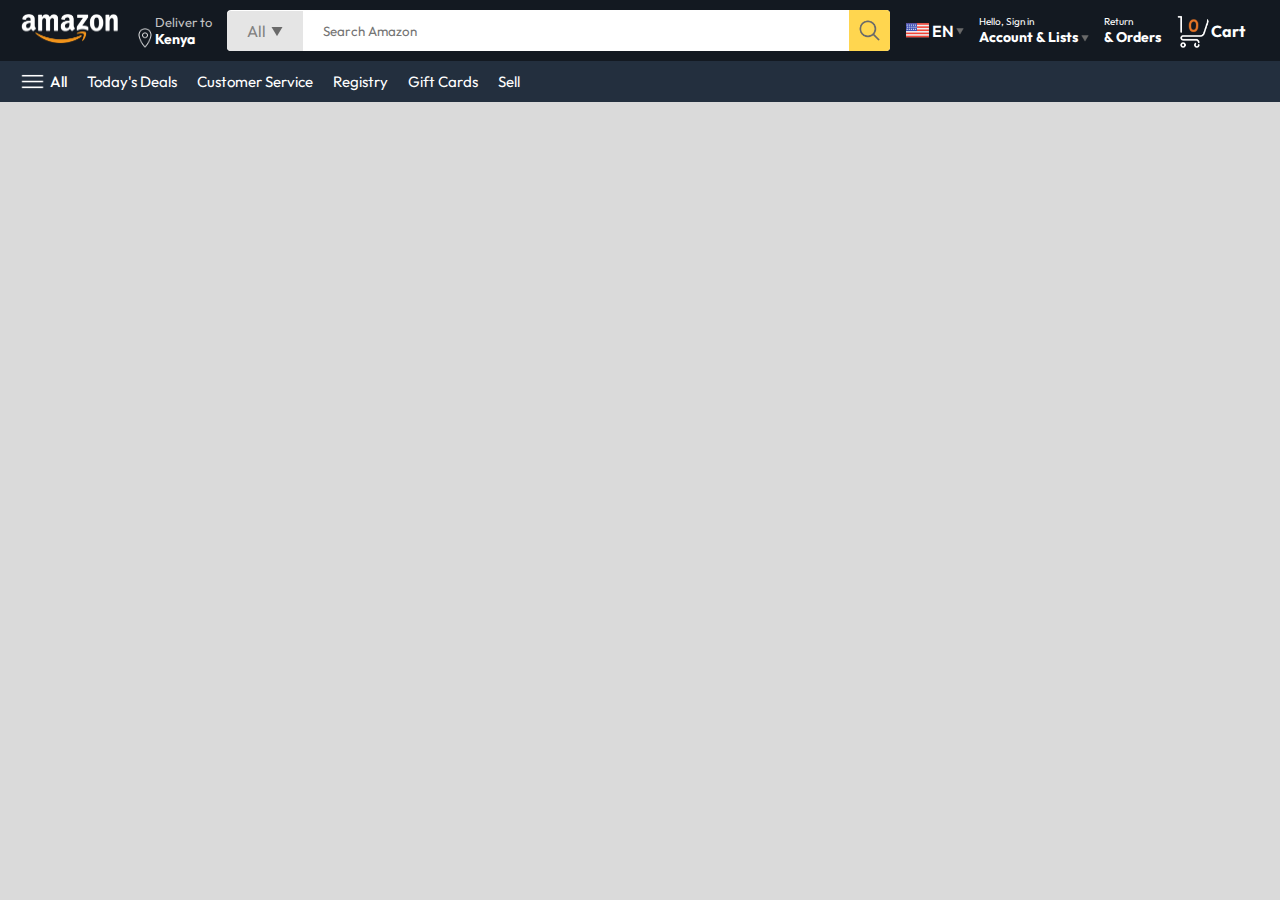
==== index.html @ 08ba6d23 "Navigation Menu" ====
<!DOCTYPE html>
<html lang="en">
<head>
    <meta charset="UTF-8">
    <meta name="viewport" content="width=device-width, initial-scale=1.0">
    <title>Amazon | Shop</title>
    <link rel="stylesheet" href="style.css">
</head>
<body>
    <nav>
        <a href="/">
            <img src="./assets/amazon_logo.png" width="100" alt="">
        </a>

        <div class="nav-country">
            <img src="./assets/location_icon.png" height="20" alt="">
            <div class="">
                <p>Deliver to</p>
                <h1>Kenya</h1>
            </div>
        </div>

        <div class="nav-search">
            <div class="nav-search-category">
                <p>All</p>
                <img src="./assets/dropdown_icon.png" height="12" alt="">
            </div>

            <input type="text" class="nav-search-input" placeholder="Search Amazon">
            <img src="./assets/search_icon.png" class="nav-search-icon" alt="">
        </div>

        <div class="nav-language">
            <img src="./assets/us_flag.png" width="25px" alt="">
            <p>EN</p>
            <img src="./assets/dropdown_icon.png" width="8px" alt="">
        </div>

        <div class="nav-text">
            <p>Hello, Sign in</p>
            <h1>Account & Lists <img src="./assets/dropdown_icon.png" width="8px" alt=""></h1>
        </div>

        <div class="nav-text">
            <p>Return</p>
            <h1>& Orders</h1>
        </div>

        <a href="" class="nav-cart">
            <img src="./assets/cart_icon.png" width="35px" alt="">
            <h4>Cart</h4>
        </a>
    </nav>

    <div class="nav-bottom">
        <div class="">
            <img src="./assets/menu_icon.png" width="25px" alt="">
            <p>All</p>
        </div>

        <p>Today's Deals</p>
        <p>Customer Service</p>
        <p>Registry</p>
        <p>Gift Cards</p>
        <p>Sell</p>
    </div>
</body>
</html>
---- style.css ----
@import url('https://fonts.googleapis.com/css2?family=Outfit:wght@100..900&display=swap');


*{
    padding: 0;
    margin: 0;
    box-sizing: border-box;
    font-family: Outfit;
}

body{
    background: #dadada;
}

a{
    text-decoration: none;
    color: inherit;
}

nav{
    display: flex;
    align-items: center;
    justify-content: space-between;
    background: #131921;
    padding: 10px 20px;
    color: #fff;
}

.nav-country{
    display: flex;
    align-items: end;
    margin-left: 15px;
    font-size: 13px;
    color: #c4c4c4;
}

.nav-country h1{
    color: #fff;
    font-size: 14px;
}

.nav-search{
    flex: 1;
    display: flex;
    align-items: center;
    background: #fff;
    color: gray;
    max-width: 1000px;
    border-radius: 4px;
    margin-left: 15px;
}

.nav-search-category{
    display: flex;
    align-items: center;
    padding: 10px 20px;
    gap: 5px;
    background: #e5e5e5;
    border-radius: 4px 0 0 4px;
}

.nav-search-input{
    border: none;
    outline: none;
    padding-left: 20px;
    width: 100%;
}

.nav-search-icon{
    max-width: 41px;
    padding: 8px;
    background: #ffd64f;
    border-radius: 0 4px 4px 0;
}

.nav-language{
    display: flex;
    align-items: center;
    gap: 2px;
    font-weight: 600;
    margin-left: 15px;
}

.nav-text{
    margin-left: 15px;
}

.nav-text p{
    font-size: 10px;
}

.nav-text h1{
    font-size: 14px;
}

.nav-cart{
    display: flex;
    align-items: center;
    margin: 0px 15px;
}

.nav-bottom{
    display: flex;
    align-items: center;
    gap: 20px;
    padding: 8px 20px;
    background: #232f3e;
    color: #fff;
    font-size: 15px;
}

.nav-bottom div{
    display: flex;
    align-items: center;
    gap: 5px;
    font-weight: 500;
}
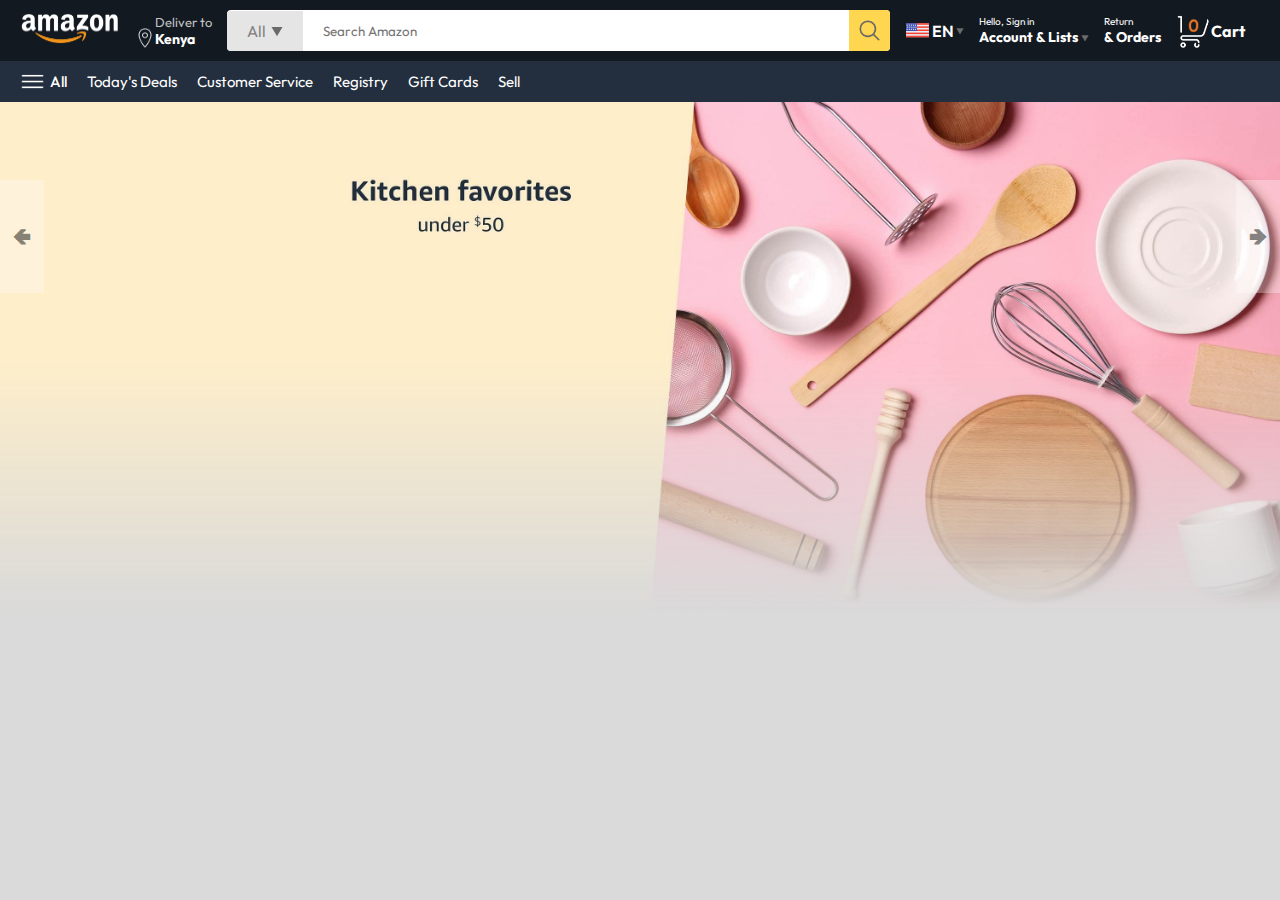
==== commit 0be73ef0: "Image Slider" ====
--- a/index.html
+++ b/index.html
@@ -64,5 +64,21 @@
         <p>Gift Cards</p>
         <p>Sell</p>
     </div>
+
+    <div class="header-slider">
+        <a href="#" class="control_prev">&#129144</a>
+        <a href="#" class="control_next">&#129146</a>
+        <ul>
+            <img src="./assets/header1.jpg" class="header-img" alt="">
+            <img src="./assets/header2.jpg" class="header-img" alt="">
+            <img src="./assets/header3.jpg" class="header-img" alt="">
+            <img src="./assets/header4.jpg" class="header-img" alt="">
+            <img src="./assets/header5.jpg" class="header-img" alt="">
+            <img src="./assets/header6.jpg" class="header-img" alt="">
+        </ul>
+    </div>
+
+
+    <script src="script.js"></script>
 </body>
 </html>--- a/style.css
+++ b/style.css
@@ -114,4 +114,31 @@
     align-items: center;
     gap: 5px;
     font-weight: 500;
+}
+
+.header-slider ul{
+    display: flex;
+    overflow-y: hidden;
+}
+
+.header-img{
+    max-width: 100%;
+    mask-image: linear-gradient(to bottom, #000000 50%, transparent 100%);
+}
+
+.header-slider a{
+    position: absolute;
+    top: 20%;
+    z-index: 1;
+    padding: 5vh 1vw;
+    background: #ffffff4f;
+    color: #0000007b;
+    text-decoration: none;
+    font-weight: 600;
+    font-size: 18px;
+    cursor: pointer;
+}
+
+.control_next{
+    right: 0;
 }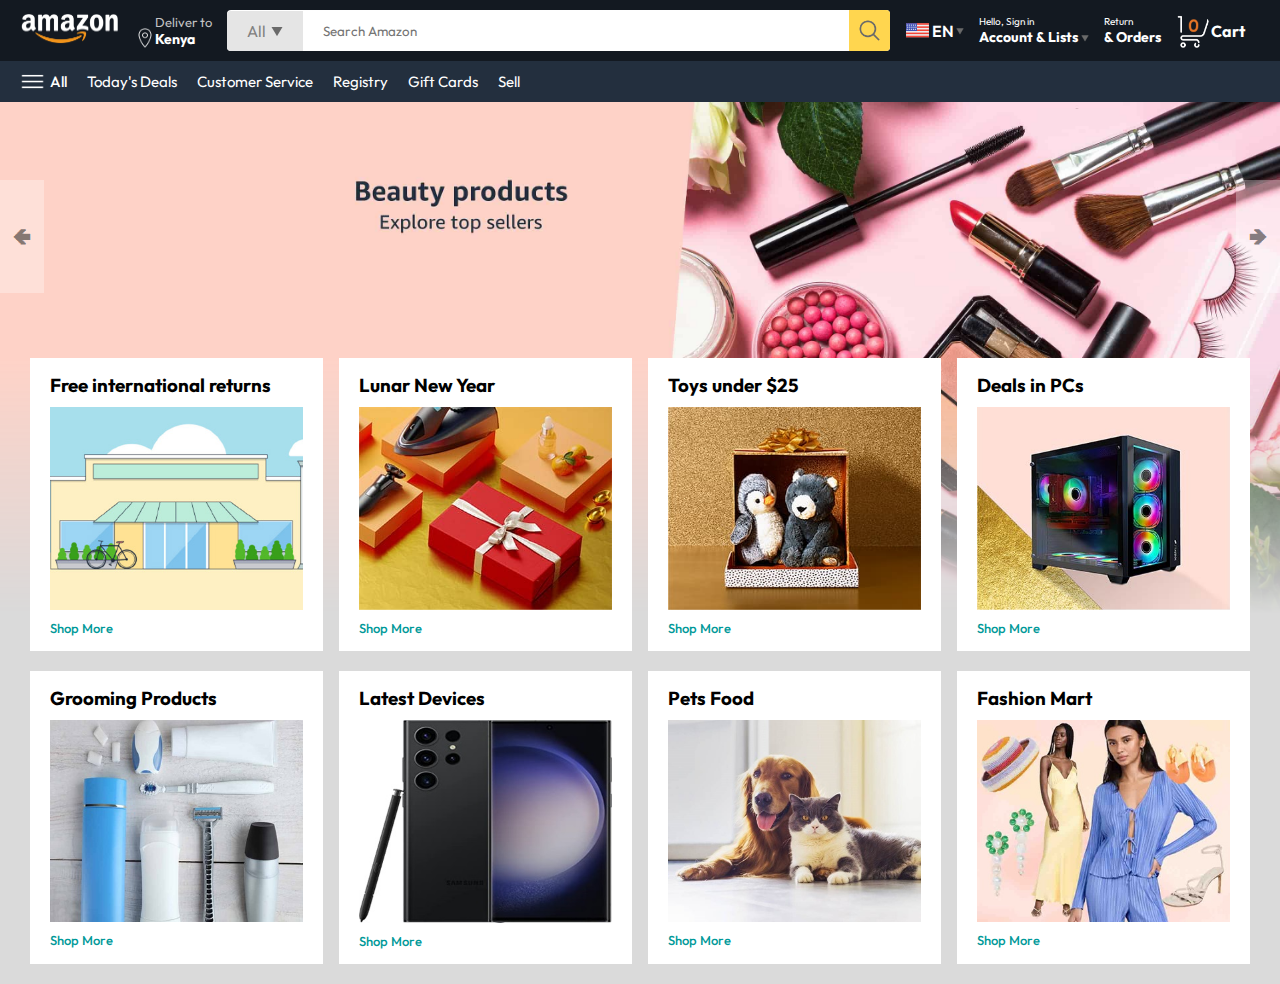
==== commit 2888aa10: "Products Overview" ====
--- a/index.html
+++ b/index.html
@@ -78,6 +78,58 @@
         </ul>
     </div>
 
+    <div class="box-row header-box">
+        <div class="box-col">
+            <h3>Free international returns</h3>
+            <img src="./assets/box1-1.jpg" alt="">
+            <a href="/">Shop More</a>
+        </div>
+
+        <div class="box-col">
+            <h3>Lunar New Year</h3>
+            <img src="./assets/box1-2.jpg" alt="">
+            <a href="/">Shop More</a>
+        </div>
+
+        <div class="box-col">
+            <h3>Toys under $25</h3>
+            <img src="./assets/box1-3.jpg" alt="">
+            <a href="/">Shop More</a>
+        </div>
+
+        <div class="box-col">
+            <h3>Deals in PCs</h3>
+            <img src="./assets/box1-4.jpg" alt="">
+            <a href="/">Shop More</a>
+        </div>
+    </div>
+
+    <div class="box-row">
+        <div class="box-col">
+            <h3>Grooming Products</h3>
+            <img src="./assets/box2-1.jpg" alt="">
+            <a href="/">Shop More</a>
+        </div>
+
+        <div class="box-col">
+            <h3>Latest Devices</h3>
+            <img src="./assets/box2-2.jpg" alt="">
+            <a href="/">Shop More</a>
+        </div>
+
+        <div class="box-col">
+            <h3>Pets Food</h3>
+            <img src="./assets/box2-3.jpg" alt="">
+            <a href="/">Shop More</a>
+        </div>
+
+        <div class="box-col">
+            <h3>Fashion Mart</h3>
+            <img src="./assets/box2-4.jpg" alt="">
+            <a href="/">Shop More</a>
+        </div>
+    </div>
+
 
     <script src="script.js"></script>
 </body>
--- a/style.css
+++ b/style.css
@@ -141,4 +141,34 @@
 
 .control_next{
     right: 0;
-}+}
+
+.box-row{
+    display: flex;
+    flex-wrap: wrap;
+    row-gap: 20px;
+    justify-content: space-between;
+    margin: 20px 30px;
+}
+
+.box-col{
+    display: flex;
+    flex-direction: column;
+    gap: 10px;
+    padding: 15px 20px;
+    background: #fff;
+    max-width: 24%;
+    min-height: 200px;
+    z-index: 1;
+}
+
+.box-col a{
+    font-size: 13px;
+    color: #009999;
+    font-weight: 500;
+}
+
+.header-box{
+    margin-top: -20vw;
+}
+
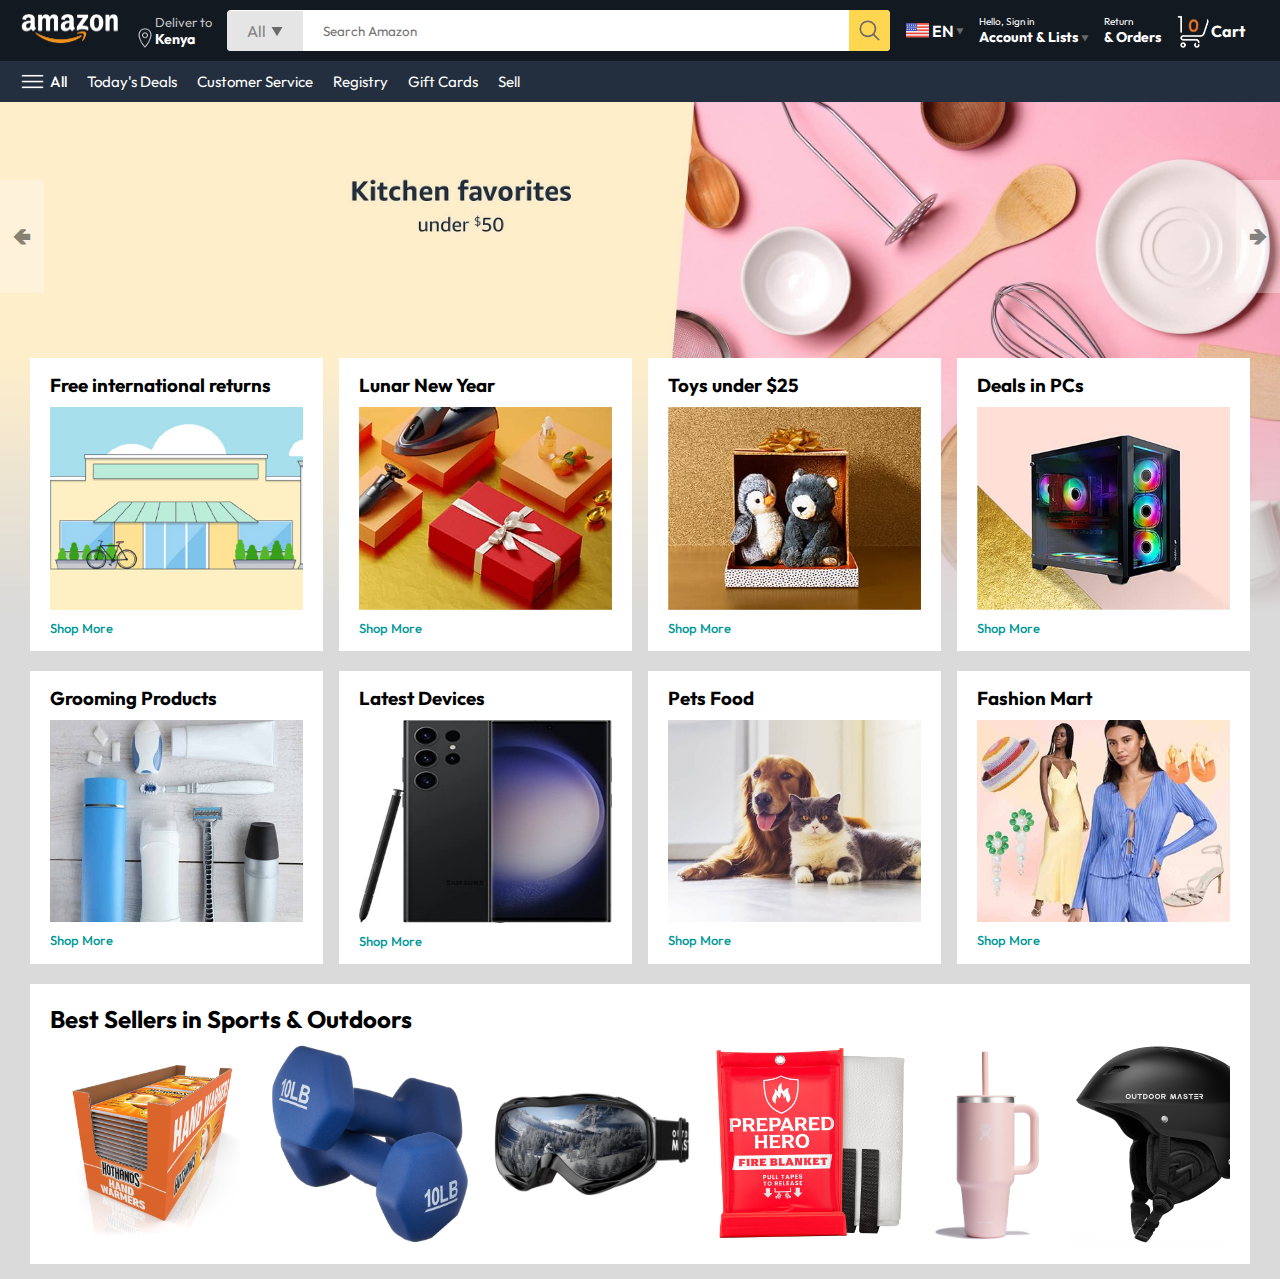
==== commit e2319f70: "Product Slider" ====
--- a/index.html
+++ b/index.html
@@ -130,6 +130,22 @@
         </div>
     </div>
 
+    <div class="products-slider">
+        <h2>Best Sellers in Sports & Outdoors</h2>
+        <div class="products">
+            <img src="./assets/product1-1.jpg" alt="">
+            <img src="./assets/product1-2.jpg" alt="">
+            <img src="./assets/product1-3.jpg" alt="">
+            <img src="./assets/product1-4.jpg" alt="">
+            <img src="./assets/product1-5.jpg" alt="">
+            <img src="./assets/product1-6.jpg" alt="">
+            <img src="./assets/product1-7.jpg" alt="">
+            <img src="./assets/product1-8.jpg" alt="">
+            <img src="./assets/product1-9.jpg" alt="">
+            <img src="./assets/product1-10.jpg" alt="">
+        </div>
+    </div>
+
 
     <script src="script.js"></script>
 </body>
--- a/style.css
+++ b/style.css
@@ -172,3 +172,25 @@
     margin-top: -20vw;
 }
 
+.products-slider{
+    background: #fff;
+    margin: 0 30px;
+    padding: 20px;
+    margin-bottom: 15px;
+}
+
+.products-slider .products{
+    display: flex;
+    overflow-x: auto;
+    gap: 20px;
+    margin-top: 10px;
+}
+
+.products-slider .products img{
+    max-width: 200px;
+    max-height: 200px;
+}
+
+.products-slider .products::-webkit-scrollbar{
+    display: none;
+}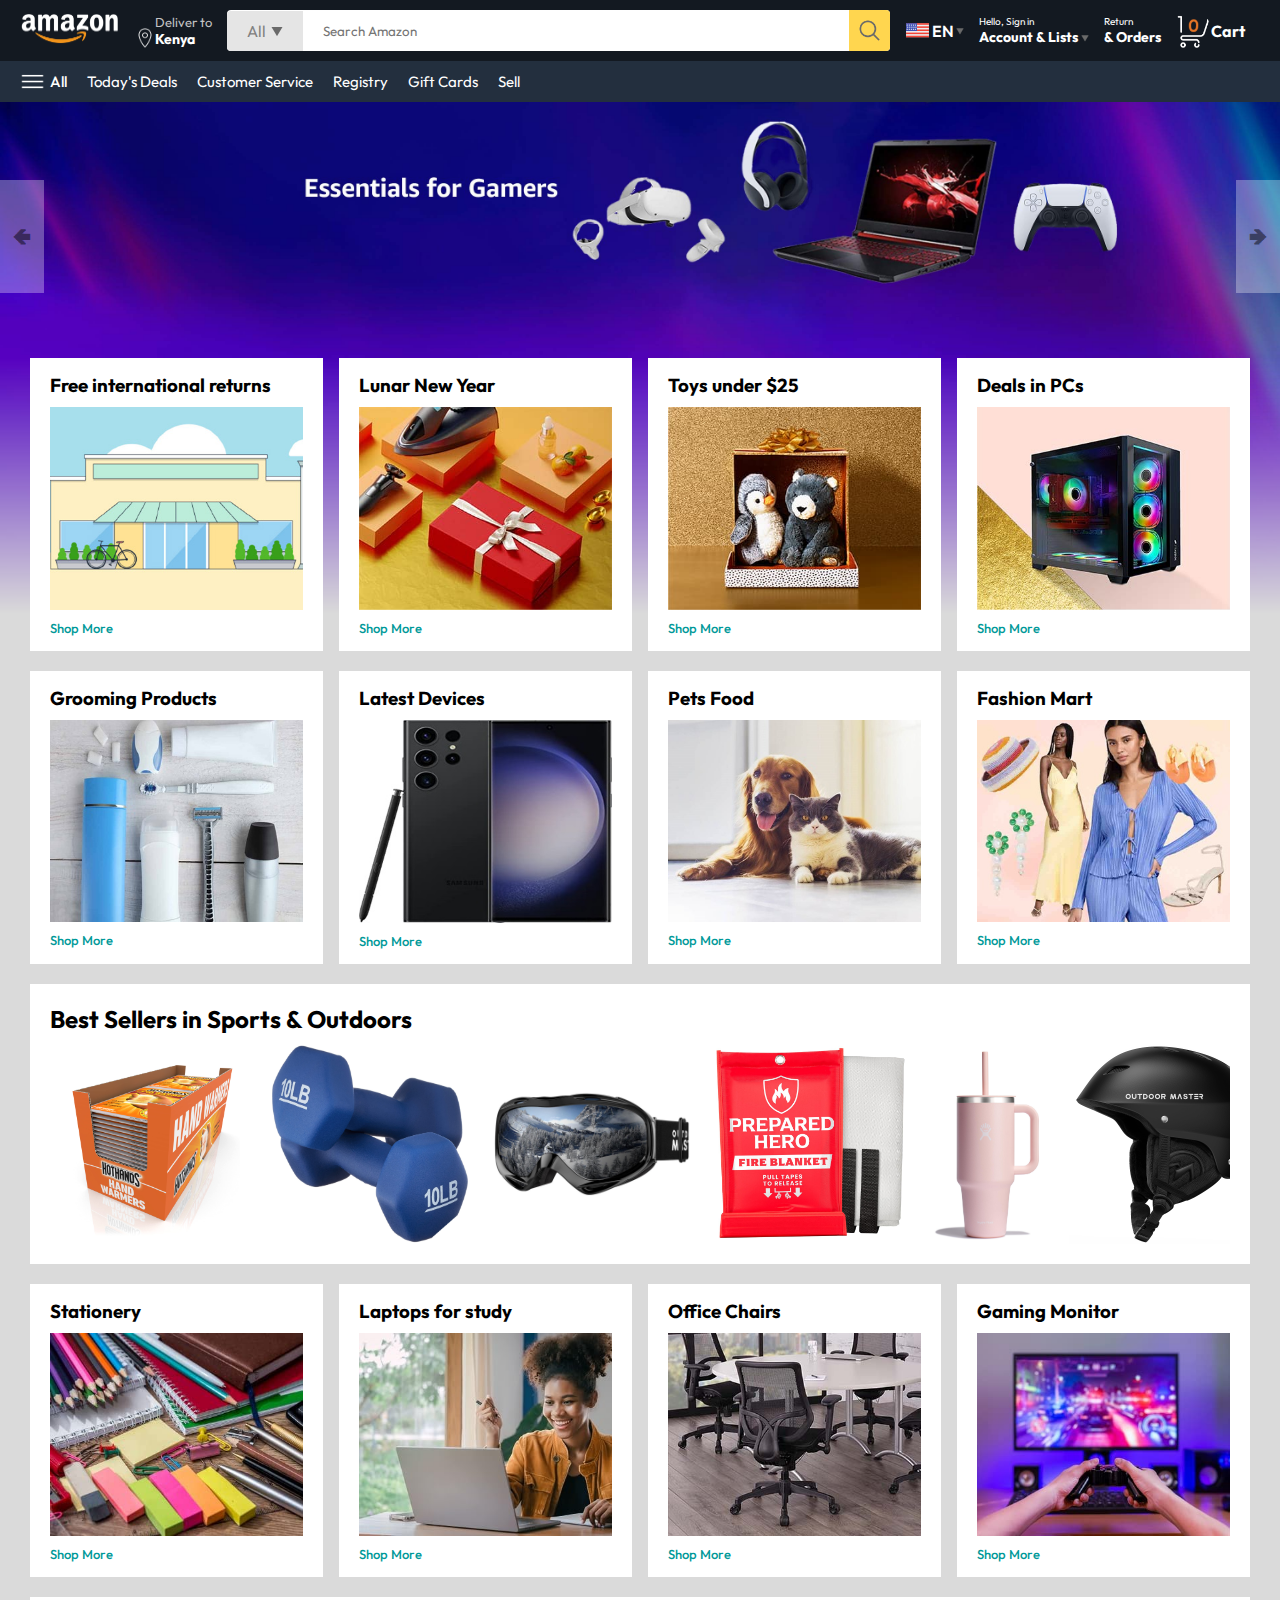
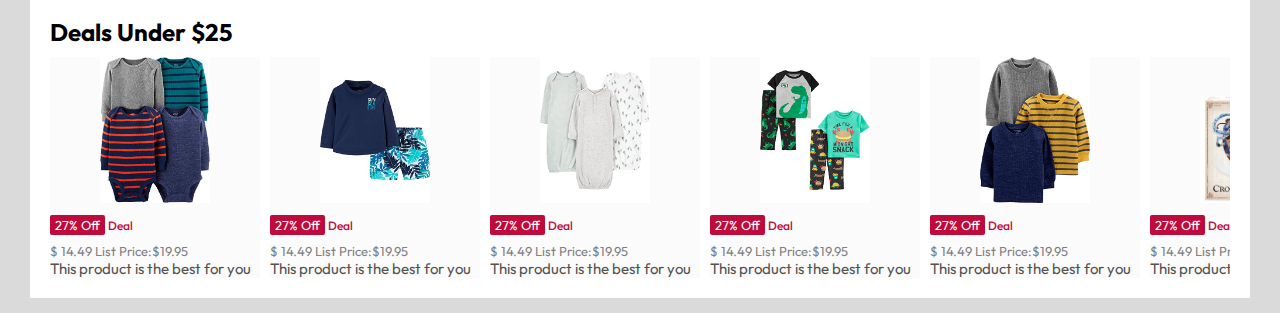
==== commit 6d01e386: "Products On Offer" ====
--- a/index.html
+++ b/index.html
@@ -147,6 +147,170 @@
     </div>
 
 
+    <div class="box-row">
+        <div class="box-col">
+            <h3>Stationery</h3>
+            <img src="./assets/box3-1.jpg" alt="">
+            <a href="/">Shop More</a>
+        </div>
+
+        <div class="box-col">
+            <h3>Laptops for study</h3>
+            <img src="./assets/box3-2.jpg" alt="">
+            <a href="/">Shop More</a>
+        </div>
+
+        <div class="box-col">
+            <h3>Office Chairs</h3>
+            <img src="./assets/box3-3.jpg" alt="">
+            <a href="/">Shop More</a>
+        </div>
+
+        <div class="box-col">
+            <h3>Gaming Monitor</h3>
+            <img src="./assets/box3-4.jpg" alt="">
+            <a href="/">Shop More</a>
+        </div>
+    </div>
+
+
+    <div class="products-slider-with-price">
+        <h2>Deals Under $25</h2>
+        <div class="products">
+            <div class="product-card">
+                <div class="product-img-container">
+                    <img src="./assets/product2-1.jpg" alt="">
+                </div>
+
+                <div class="product-offer">
+                    <p>27% Off</p> <span>Deal</span>
+                </div>
+                <p class="product-price">$ <span>14.49</span> List Price:$19.95</p>
+                <h4>This product is the best for you</h4>
+            </div>
+
+            <div class="product-card">
+                <div class="product-img-container">
+                    <img src="./assets/product2-2.jpg" alt="">
+                </div>
+
+                <div class="product-offer">
+                    <p>27% Off</p> <span>Deal</span>
+                </div>
+                <p class="product-price">$ <span>14.49</span> List Price:$19.95</p>
+                <h4>This product is the best for you</h4>
+            </div>
+
+            <div class="product-card">
+                <div class="product-img-container">
+                    <img src="./assets/product2-3.jpg" alt="">
+                </div>
+
+                <div class="product-offer">
+                    <p>27% Off</p> <span>Deal</span>
+                </div>
+                <p class="product-price">$ <span>14.49</span> List Price:$19.95</p>
+                <h4>This product is the best for you</h4>
+            </div>
+
+            <div class="product-card">
+                <div class="product-img-container">
+                    <img src="./assets/product2-4.jpg" alt="">
+                </div>
+
+                <div class="product-offer">
+                    <p>27% Off</p> <span>Deal</span>
+                </div>
+                <p class="product-price">$ <span>14.49</span> List Price:$19.95</p>
+                <h4>This product is the best for you</h4>
+            </div>
+
+            <div class="product-card">
+                <div class="product-img-container">
+                    <img src="./assets/product2-5.jpg" alt="">
+                </div>
+
+                <div class="product-offer">
+                    <p>27% Off</p> <span>Deal</span>
+                </div>
+                <p class="product-price">$ <span>14.49</span> List Price:$19.95</p>
+                <h4>This product is the best for you</h4>
+            </div>
+
+            <div class="product-card">
+                <div class="product-img-container">
+                    <img src="./assets/product2-6.jpg" alt="">
+                </div>
+
+                <div class="product-offer">
+                    <p>27% Off</p> <span>Deal</span>
+                </div>
+                <p class="product-price">$ <span>14.49</span> List Price:$19.95</p>
+                <h4>This product is the best for you</h4>
+            </div>
+
+            <div class="product-card">
+                <div class="product-img-container">
+                    <img src="./assets/product2-7.jpg" alt="">
+                </div>
+
+                <div class="product-offer">
+                    <p>27% Off</p> <span>Deal</span>
+                </div>
+                <p class="product-price">$ <span>14.49</span> List Price:$19.95</p>
+                <h4>This product is the best for you</h4>
+            </div>
+
+            <div class="product-card">
+                <div class="product-img-container">
+                    <img src="./assets/product2-8.jpg" alt="">
+                </div>
+
+                <div class="product-offer">
+                    <p>27% Off</p> <span>Deal</span>
+                </div>
+                <p class="product-price">$ <span>14.49</span> List Price:$19.95</p>
+                <h4>This product is the best for you</h4>
+            </div>
+
+            <div class="product-card">
+                <div class="product-img-container">
+                    <img src="./assets/product2-9.jpg" alt="">
+                </div>
+
+                <div class="product-offer">
+                    <p>27% Off</p> <span>Deal</span>
+                </div>
+                <p class="product-price">$ <span>14.49</span> List Price:$19.95</p>
+                <h4>This product is the best for you</h4>
+            </div>
+
+            <div class="product-card">
+                <div class="product-img-container">
+                    <img src="./assets/product2-10.jpg" alt="">
+                </div>
+
+                <div class="product-offer">
+                    <p>27% Off</p> <span>Deal</span>
+                </div>
+                <p class="product-price">$ <span>14.49</span> List Price:$19.95</p>
+                <h4>This product is the best for you</h4>
+            </div>
+
+            <div class="product-card">
+                <div class="product-img-container">
+                    <img src="./assets/product2-11.jpg" alt="">
+                </div>
+
+                <div class="product-offer">
+                    <p>27% Off</p> <span>Deal</span>
+                </div>
+                <p class="product-price">$ <span>14.49</span> List Price:$19.95</p>
+                <h4>This product is the best for you</h4>
+            </div>
+        </div>
+    </div>
+
     <script src="script.js"></script>
 </body>
 </html>--- a/style.css
+++ b/style.css
@@ -193,4 +193,62 @@
 
 .products-slider .products::-webkit-scrollbar{
     display: none;
+}
+
+.products-slider-with-price{
+    background: #fff;
+    margin: 0 30px;
+    padding: 20px;
+    margin-bottom: 15px;
+}
+
+.products-slider-with-price .products{
+    display: flex;
+    overflow-x: auto;
+    gap: 10px;
+    margin-top: 10px;
+}
+
+.products-slider-with-price .products::-webkit-scrollbar{
+    display: none;
+}
+
+.product-card{
+    display: flex;
+    flex-direction: column;
+    justify-content: end;
+    min-width: 210px;
+    background: #fbfbfb;
+}
+
+.product-card img{
+    width: 110px;
+    margin: 0 50px;
+}
+
+.product-offer p{
+    background: #be0b3b;
+    color: #fff;
+    display: inline-block;
+    padding: 2px 5px;
+    border-radius: 2px;
+    margin: 8px 0;
+    font-size: 13px; 
+}
+
+.product-offer span{
+    color: #be0b3b;
+    font-weight: 500;
+    font-size: 12px;
+}
+
+.product-price{
+    color: gray;
+    font-size: 13px;
+}
+
+.product-card h4{
+    color: #525252;
+    font-size: 15px;
+    font-weight: 400;
 }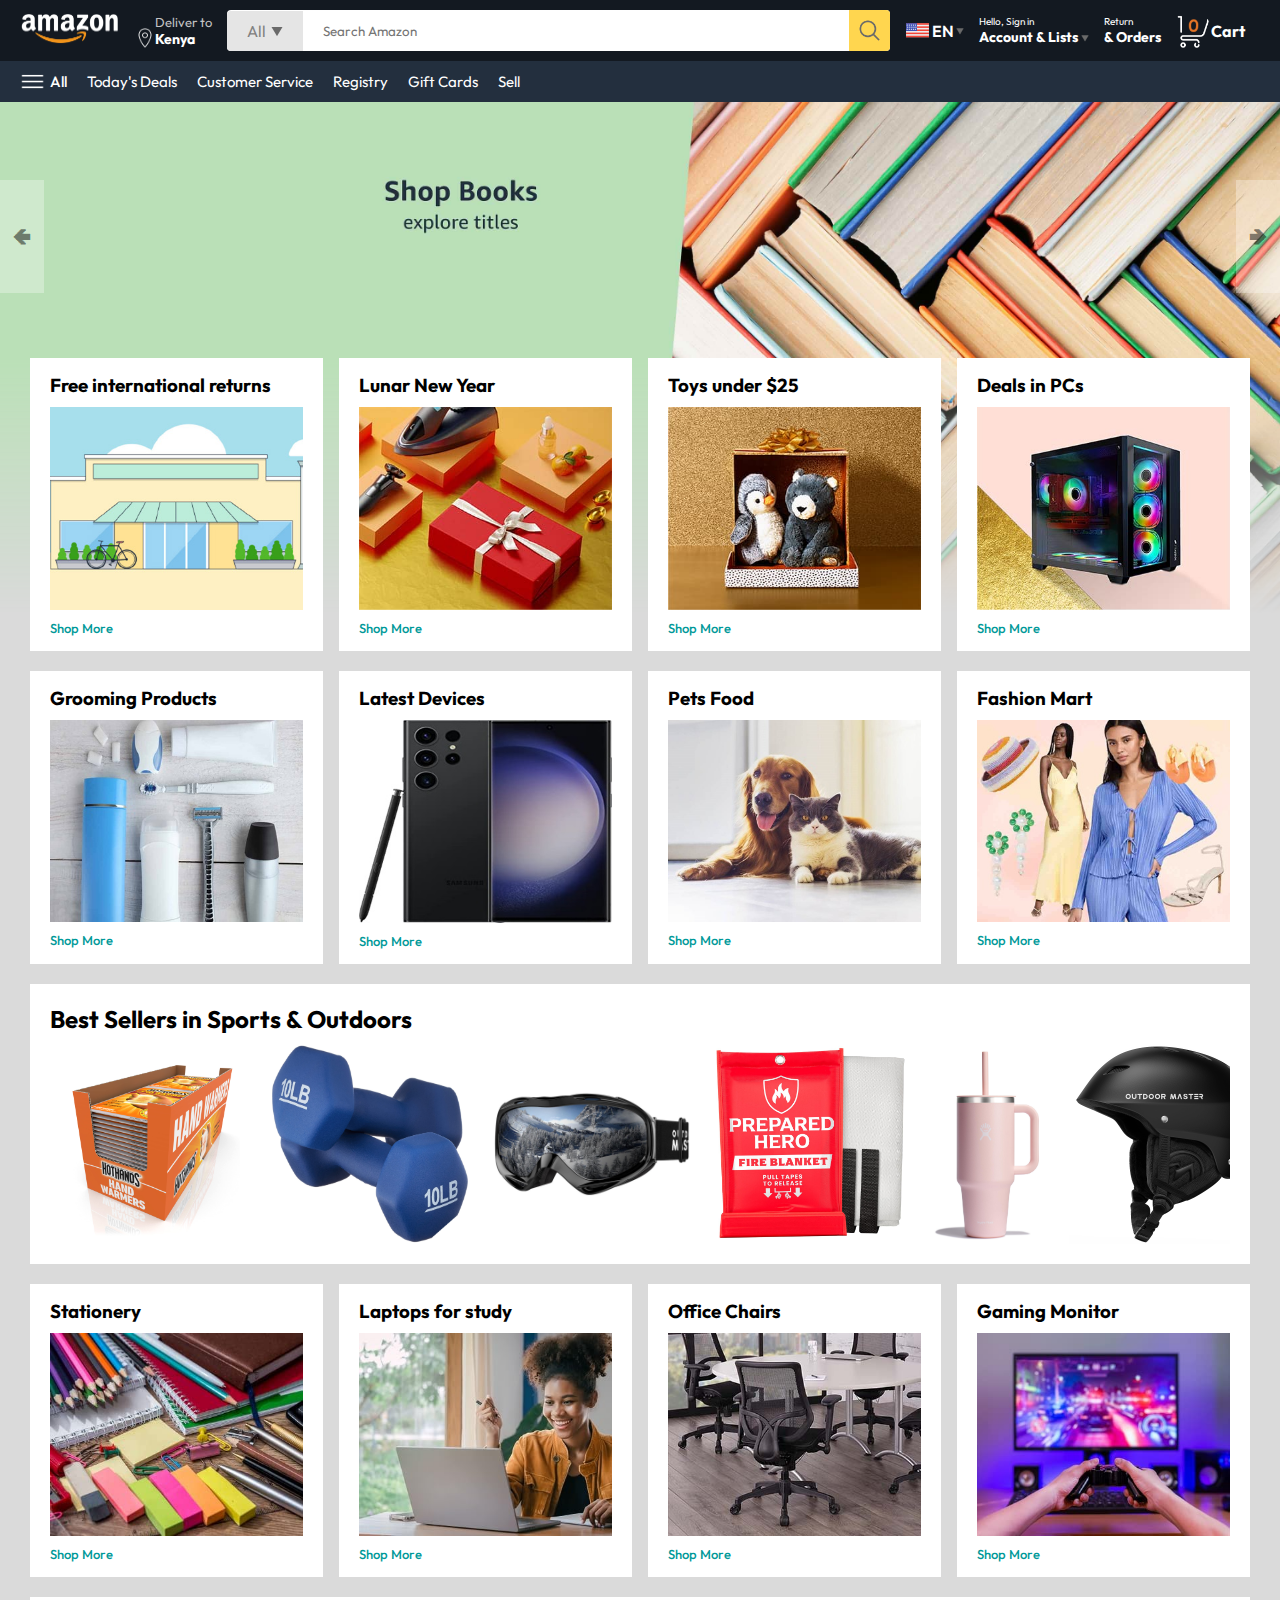
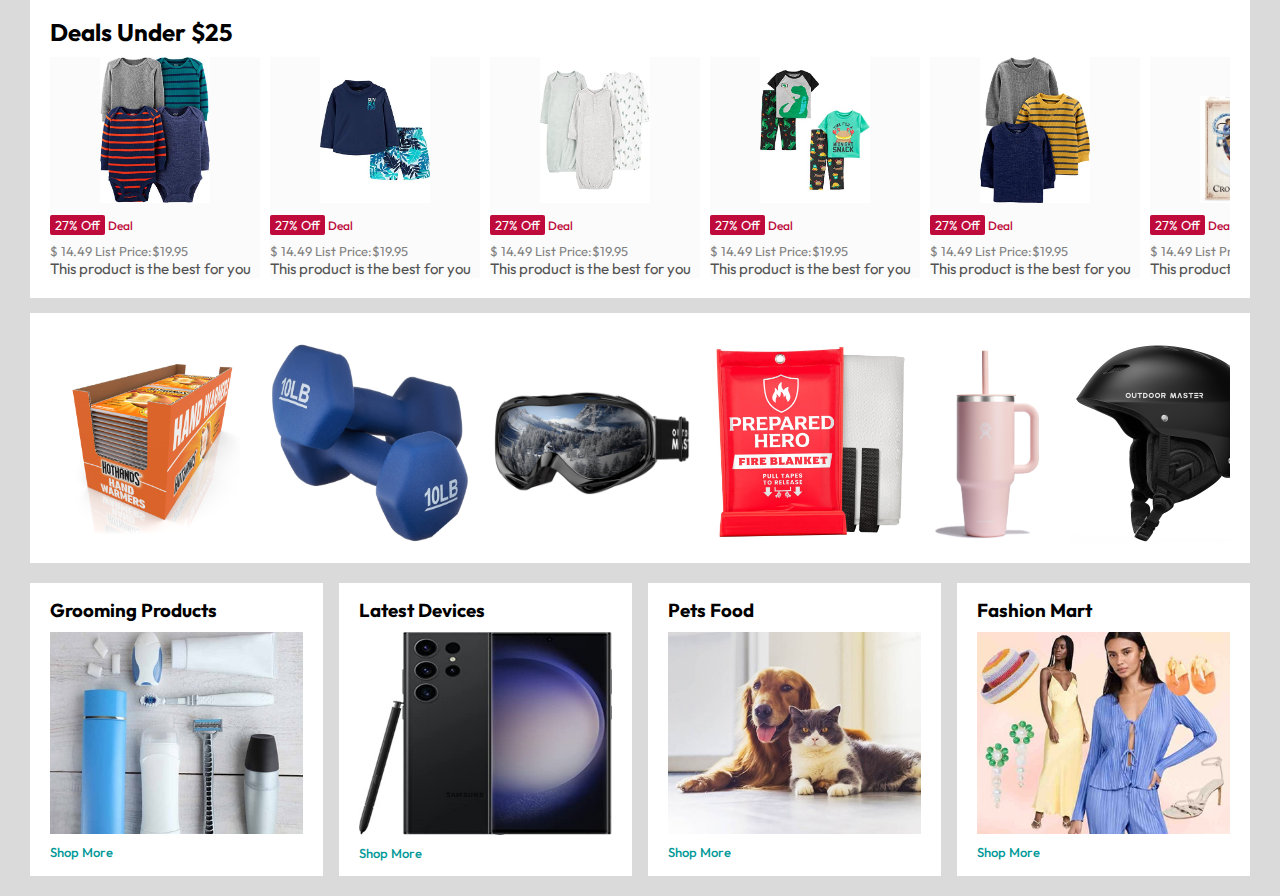
==== commit d2496b4e: "Products" ====
--- a/index.html
+++ b/index.html
@@ -311,6 +311,50 @@
         </div>
     </div>
 
+
+    <div class="products-slider">
+        <h2></h2>
+        <div class="products">
+            <img src="./assets/product1-1.jpg" alt="">
+            <img src="./assets/product1-2.jpg" alt="">
+            <img src="./assets/product1-3.jpg" alt="">
+            <img src="./assets/product1-4.jpg" alt="">
+            <img src="./assets/product1-5.jpg" alt="">
+            <img src="./assets/product1-6.jpg" alt="">
+            <img src="./assets/product1-7.jpg" alt="">
+            <img src="./assets/product1-8.jpg" alt="">
+            <img src="./assets/product1-9.jpg" alt="">
+            <img src="./assets/product1-10.jpg" alt="">
+        </div>
+    </div>
+
+
+    <div class="box-row">
+        <div class="box-col">
+            <h3>Grooming Products</h3>
+            <img src="./assets/box2-1.jpg" alt="">
+            <a href="/">Shop More</a>
+        </div>
+
+        <div class="box-col">
+            <h3>Latest Devices</h3>
+            <img src="./assets/box2-2.jpg" alt="">
+            <a href="/">Shop More</a>
+        </div>
+
+        <div class="box-col">
+            <h3>Pets Food</h3>
+            <img src="./assets/box2-3.jpg" alt="">
+            <a href="/">Shop More</a>
+        </div>
+
+        <div class="box-col">
+            <h3>Fashion Mart</h3>
+            <img src="./assets/box2-4.jpg" alt="">
+            <a href="/">Shop More</a>
+        </div>
+    </div>
+
     <script src="script.js"></script>
 </body>
 </html>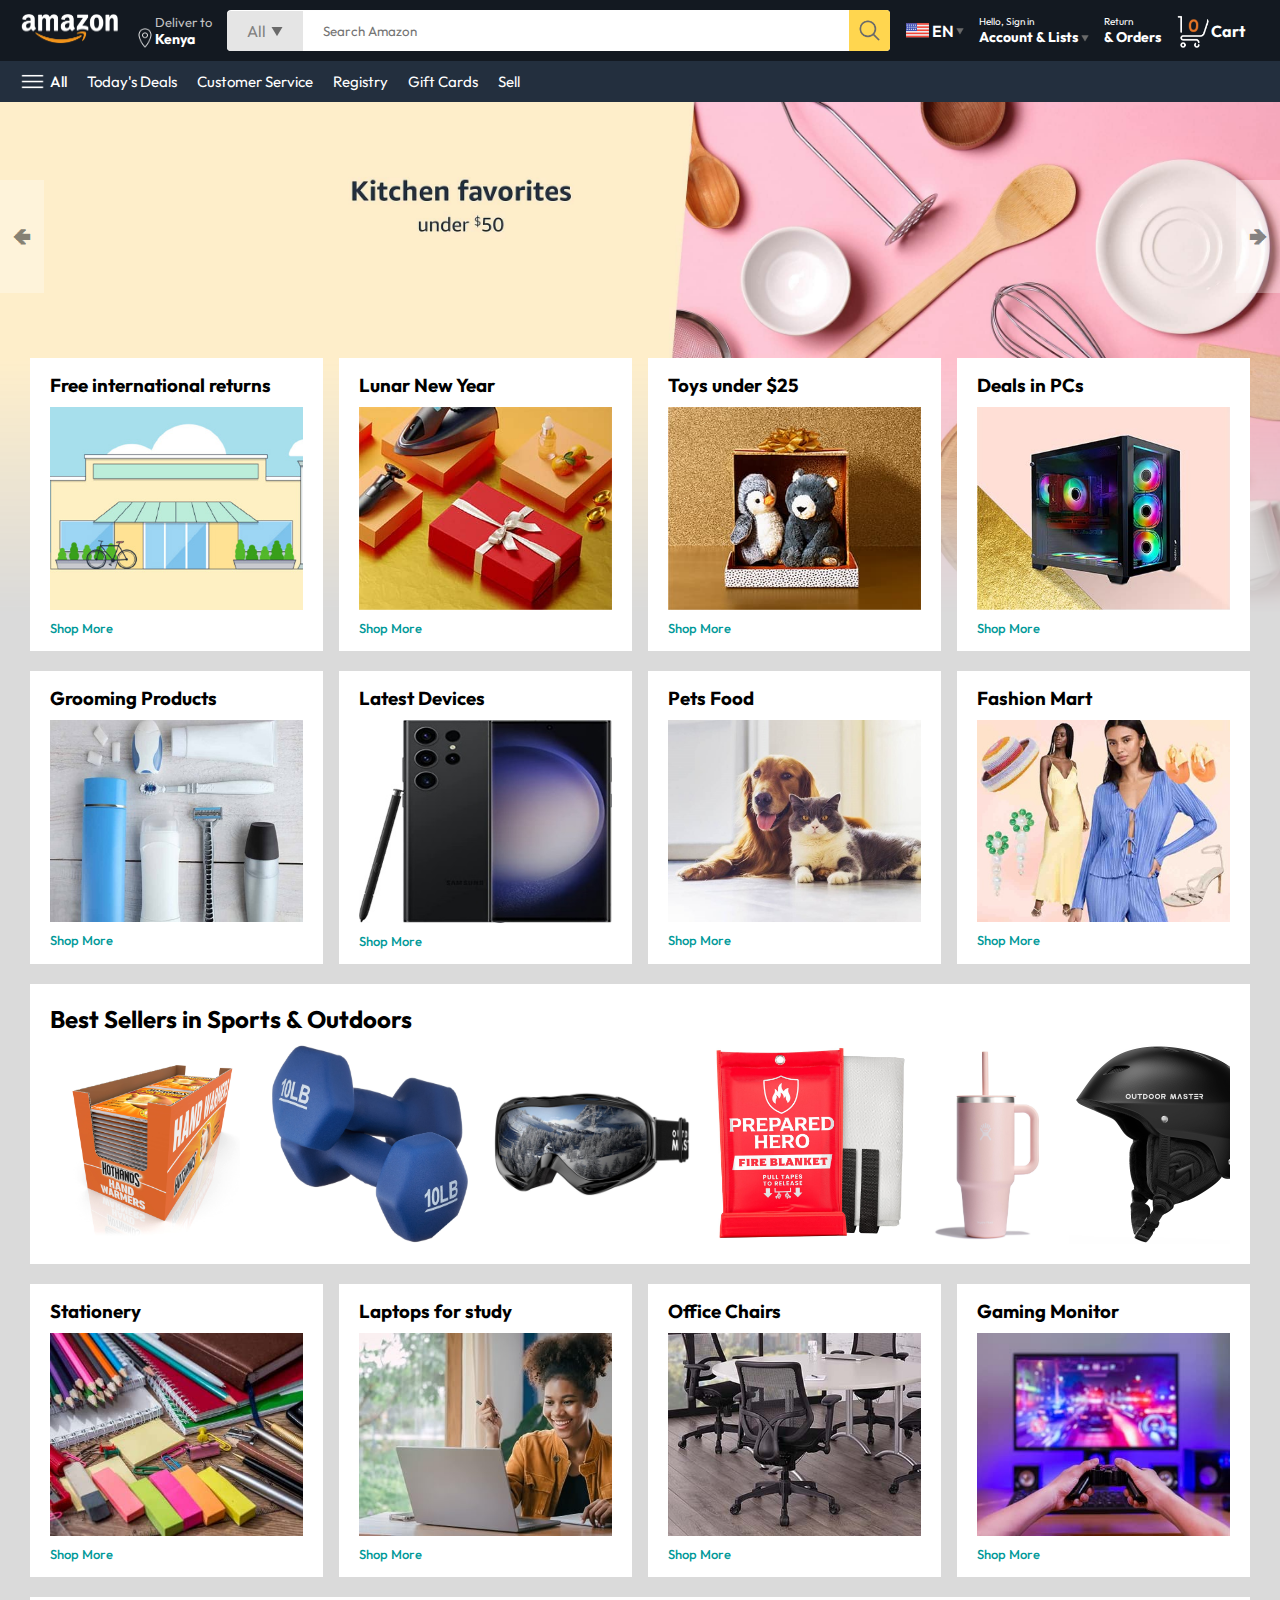
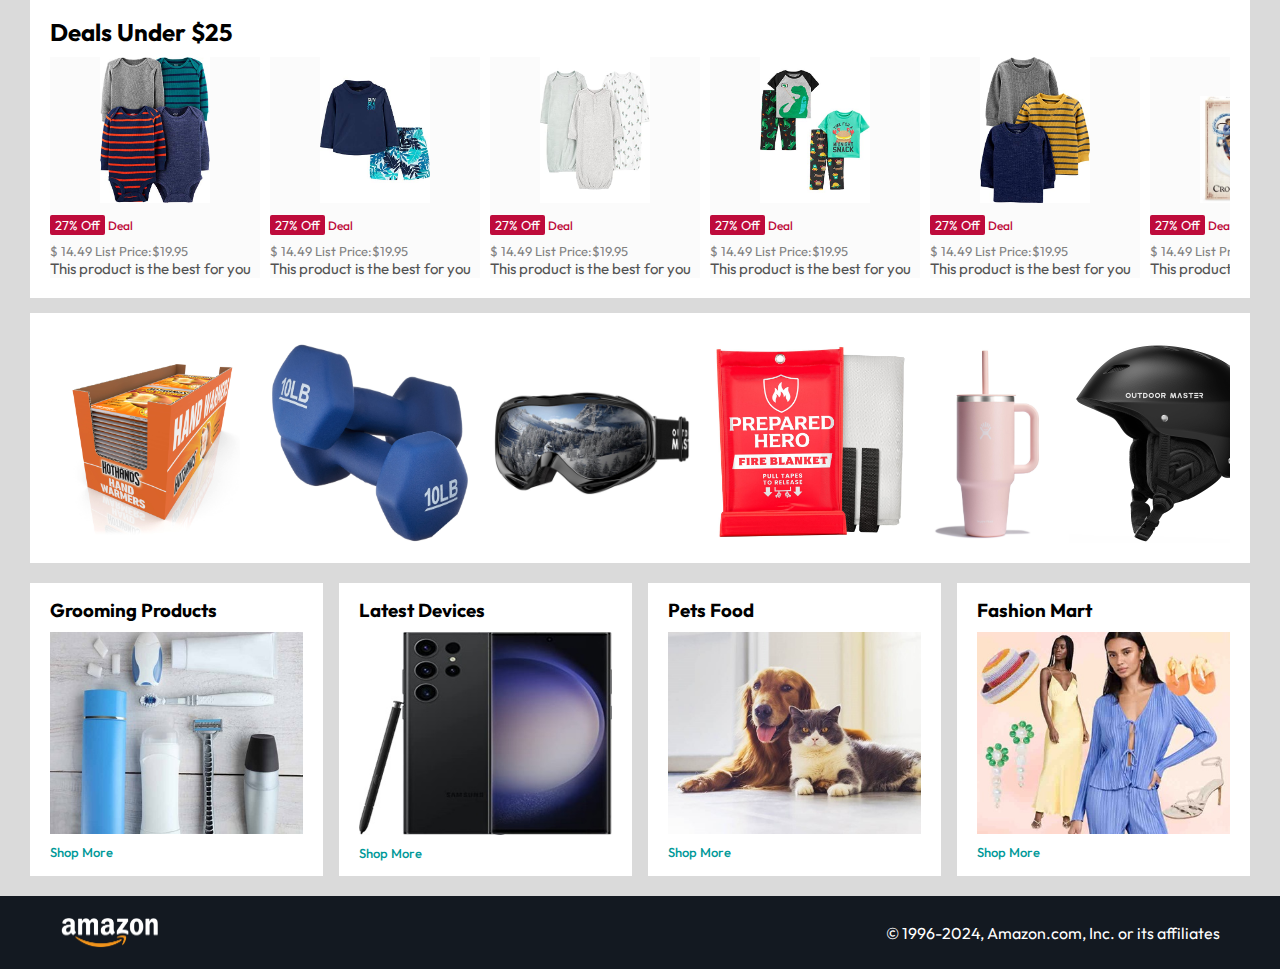
==== commit a5b74a00: "Footer" ====
--- a/index.html
+++ b/index.html
@@ -355,6 +355,12 @@
         </div>
     </div>
 
+
+    <footer>
+        <img src="./assets/amazon_logo.png" width="100" alt="">
+        <p>&copy; 1996-2024, Amazon.com, Inc. or its affiliates</p>
+    </footer>
+
     <script src="script.js"></script>
 </body>
 </html>--- a/style.css
+++ b/style.css
@@ -1,254 +1,262 @@
-@import url('https://fonts.googleapis.com/css2?family=Outfit:wght@100..900&display=swap');
-
-
-*{
-    padding: 0;
-    margin: 0;
-    box-sizing: border-box;
-    font-family: Outfit;
-}
-
-body{
-    background: #dadada;
-}
-
-a{
-    text-decoration: none;
-    color: inherit;
-}
-
-nav{
-    display: flex;
-    align-items: center;
-    justify-content: space-between;
-    background: #131921;
-    padding: 10px 20px;
-    color: #fff;
-}
-
-.nav-country{
-    display: flex;
-    align-items: end;
-    margin-left: 15px;
-    font-size: 13px;
-    color: #c4c4c4;
-}
-
-.nav-country h1{
-    color: #fff;
-    font-size: 14px;
-}
-
-.nav-search{
-    flex: 1;
-    display: flex;
-    align-items: center;
-    background: #fff;
-    color: gray;
-    max-width: 1000px;
-    border-radius: 4px;
-    margin-left: 15px;
-}
-
-.nav-search-category{
-    display: flex;
-    align-items: center;
-    padding: 10px 20px;
-    gap: 5px;
-    background: #e5e5e5;
-    border-radius: 4px 0 0 4px;
-}
-
-.nav-search-input{
-    border: none;
-    outline: none;
-    padding-left: 20px;
-    width: 100%;
-}
-
-.nav-search-icon{
-    max-width: 41px;
-    padding: 8px;
-    background: #ffd64f;
-    border-radius: 0 4px 4px 0;
-}
-
-.nav-language{
-    display: flex;
-    align-items: center;
-    gap: 2px;
-    font-weight: 600;
-    margin-left: 15px;
-}
-
-.nav-text{
-    margin-left: 15px;
-}
-
-.nav-text p{
-    font-size: 10px;
-}
-
-.nav-text h1{
-    font-size: 14px;
-}
-
-.nav-cart{
-    display: flex;
-    align-items: center;
-    margin: 0px 15px;
-}
-
-.nav-bottom{
-    display: flex;
-    align-items: center;
-    gap: 20px;
-    padding: 8px 20px;
-    background: #232f3e;
-    color: #fff;
-    font-size: 15px;
-}
-
-.nav-bottom div{
-    display: flex;
-    align-items: center;
-    gap: 5px;
-    font-weight: 500;
-}
-
-.header-slider ul{
-    display: flex;
-    overflow-y: hidden;
-}
-
-.header-img{
-    max-width: 100%;
-    mask-image: linear-gradient(to bottom, #000000 50%, transparent 100%);
-}
-
-.header-slider a{
-    position: absolute;
-    top: 20%;
-    z-index: 1;
-    padding: 5vh 1vw;
-    background: #ffffff4f;
-    color: #0000007b;
-    text-decoration: none;
-    font-weight: 600;
-    font-size: 18px;
-    cursor: pointer;
-}
-
-.control_next{
-    right: 0;
-}
-
-.box-row{
-    display: flex;
-    flex-wrap: wrap;
-    row-gap: 20px;
-    justify-content: space-between;
-    margin: 20px 30px;
-}
-
-.box-col{
-    display: flex;
-    flex-direction: column;
-    gap: 10px;
-    padding: 15px 20px;
-    background: #fff;
-    max-width: 24%;
-    min-height: 200px;
-    z-index: 1;
-}
-
-.box-col a{
-    font-size: 13px;
-    color: #009999;
-    font-weight: 500;
-}
-
-.header-box{
-    margin-top: -20vw;
-}
-
-.products-slider{
-    background: #fff;
-    margin: 0 30px;
-    padding: 20px;
-    margin-bottom: 15px;
-}
-
-.products-slider .products{
-    display: flex;
-    overflow-x: auto;
-    gap: 20px;
-    margin-top: 10px;
-}
-
-.products-slider .products img{
-    max-width: 200px;
-    max-height: 200px;
-}
-
-.products-slider .products::-webkit-scrollbar{
-    display: none;
-}
-
-.products-slider-with-price{
-    background: #fff;
-    margin: 0 30px;
-    padding: 20px;
-    margin-bottom: 15px;
-}
-
-.products-slider-with-price .products{
-    display: flex;
-    overflow-x: auto;
-    gap: 10px;
-    margin-top: 10px;
-}
-
-.products-slider-with-price .products::-webkit-scrollbar{
-    display: none;
-}
-
-.product-card{
-    display: flex;
-    flex-direction: column;
-    justify-content: end;
-    min-width: 210px;
-    background: #fbfbfb;
-}
-
-.product-card img{
-    width: 110px;
-    margin: 0 50px;
-}
-
-.product-offer p{
-    background: #be0b3b;
-    color: #fff;
-    display: inline-block;
-    padding: 2px 5px;
-    border-radius: 2px;
-    margin: 8px 0;
-    font-size: 13px; 
-}
-
-.product-offer span{
-    color: #be0b3b;
-    font-weight: 500;
-    font-size: 12px;
-}
-
-.product-price{
-    color: gray;
-    font-size: 13px;
-}
-
-.product-card h4{
-    color: #525252;
-    font-size: 15px;
-    font-weight: 400;
-}+@import url("https://fonts.googleapis.com/css2?family=Outfit:wght@100..900&display=swap");
+
+* {
+  padding: 0;
+  margin: 0;
+  box-sizing: border-box;
+  font-family: Outfit;
+}
+
+body {
+  background: #dadada;
+}
+
+a {
+  text-decoration: none;
+  color: inherit;
+}
+
+nav {
+  display: flex;
+  align-items: center;
+  justify-content: space-between;
+  background: #131921;
+  padding: 10px 20px;
+  color: #fff;
+}
+
+.nav-country {
+  display: flex;
+  align-items: end;
+  margin-left: 15px;
+  font-size: 13px;
+  color: #c4c4c4;
+}
+
+.nav-country h1 {
+  color: #fff;
+  font-size: 14px;
+}
+
+.nav-search {
+  flex: 1;
+  display: flex;
+  align-items: center;
+  background: #fff;
+  color: gray;
+  max-width: 1000px;
+  border-radius: 4px;
+  margin-left: 15px;
+}
+
+.nav-search-category {
+  display: flex;
+  align-items: center;
+  padding: 10px 20px;
+  gap: 5px;
+  background: #e5e5e5;
+  border-radius: 4px 0 0 4px;
+}
+
+.nav-search-input {
+  border: none;
+  outline: none;
+  padding-left: 20px;
+  width: 100%;
+}
+
+.nav-search-icon {
+  max-width: 41px;
+  padding: 8px;
+  background: #ffd64f;
+  border-radius: 0 4px 4px 0;
+}
+
+.nav-language {
+  display: flex;
+  align-items: center;
+  gap: 2px;
+  font-weight: 600;
+  margin-left: 15px;
+}
+
+.nav-text {
+  margin-left: 15px;
+}
+
+.nav-text p {
+  font-size: 10px;
+}
+
+.nav-text h1 {
+  font-size: 14px;
+}
+
+.nav-cart {
+  display: flex;
+  align-items: center;
+  margin: 0px 15px;
+}
+
+.nav-bottom {
+  display: flex;
+  align-items: center;
+  gap: 20px;
+  padding: 8px 20px;
+  background: #232f3e;
+  color: #fff;
+  font-size: 15px;
+}
+
+.nav-bottom div {
+  display: flex;
+  align-items: center;
+  gap: 5px;
+  font-weight: 500;
+}
+
+.header-slider ul {
+  display: flex;
+  overflow-y: hidden;
+}
+
+.header-img {
+  max-width: 100%;
+  mask-image: linear-gradient(to bottom, #000000 50%, transparent 100%);
+}
+
+.header-slider a {
+  position: absolute;
+  top: 20%;
+  z-index: 1;
+  padding: 5vh 1vw;
+  background: #ffffff4f;
+  color: #0000007b;
+  text-decoration: none;
+  font-weight: 600;
+  font-size: 18px;
+  cursor: pointer;
+}
+
+.control_next {
+  right: 0;
+}
+
+.box-row {
+  display: flex;
+  flex-wrap: wrap;
+  row-gap: 20px;
+  justify-content: space-between;
+  margin: 20px 30px;
+}
+
+.box-col {
+  display: flex;
+  flex-direction: column;
+  gap: 10px;
+  padding: 15px 20px;
+  background: #fff;
+  max-width: 24%;
+  min-height: 200px;
+  z-index: 1;
+}
+
+.box-col a {
+  font-size: 13px;
+  color: #009999;
+  font-weight: 500;
+}
+
+.header-box {
+  margin-top: -20vw;
+}
+
+.products-slider {
+  background: #fff;
+  margin: 0 30px;
+  padding: 20px;
+  margin-bottom: 15px;
+}
+
+.products-slider .products {
+  display: flex;
+  overflow-x: auto;
+  gap: 20px;
+  margin-top: 10px;
+}
+
+.products-slider .products img {
+  max-width: 200px;
+  max-height: 200px;
+}
+
+.products-slider .products::-webkit-scrollbar {
+  display: none;
+}
+
+.products-slider-with-price {
+  background: #fff;
+  margin: 0 30px;
+  padding: 20px;
+  margin-bottom: 15px;
+}
+
+.products-slider-with-price .products {
+  display: flex;
+  overflow-x: auto;
+  gap: 10px;
+  margin-top: 10px;
+}
+
+.products-slider-with-price .products::-webkit-scrollbar {
+  display: none;
+}
+
+.product-card {
+  display: flex;
+  flex-direction: column;
+  justify-content: end;
+  min-width: 210px;
+  background: #fbfbfb;
+}
+
+.product-card img {
+  width: 110px;
+  margin: 0 50px;
+}
+
+.product-offer p {
+  background: #be0b3b;
+  color: #fff;
+  display: inline-block;
+  padding: 2px 5px;
+  border-radius: 2px;
+  margin: 8px 0;
+  font-size: 13px;
+}
+
+.product-offer span {
+  color: #be0b3b;
+  font-weight: 500;
+  font-size: 12px;
+}
+
+.product-price {
+  color: gray;
+  font-size: 13px;
+}
+
+.product-card h4 {
+  color: #525252;
+  font-size: 15px;
+  font-weight: 400;
+}
+
+footer {
+  display: flex;
+  justify-content: space-between;
+  align-items: center;
+  color: #fff;
+  background: #131921;
+  padding: 20px 60px;
+}
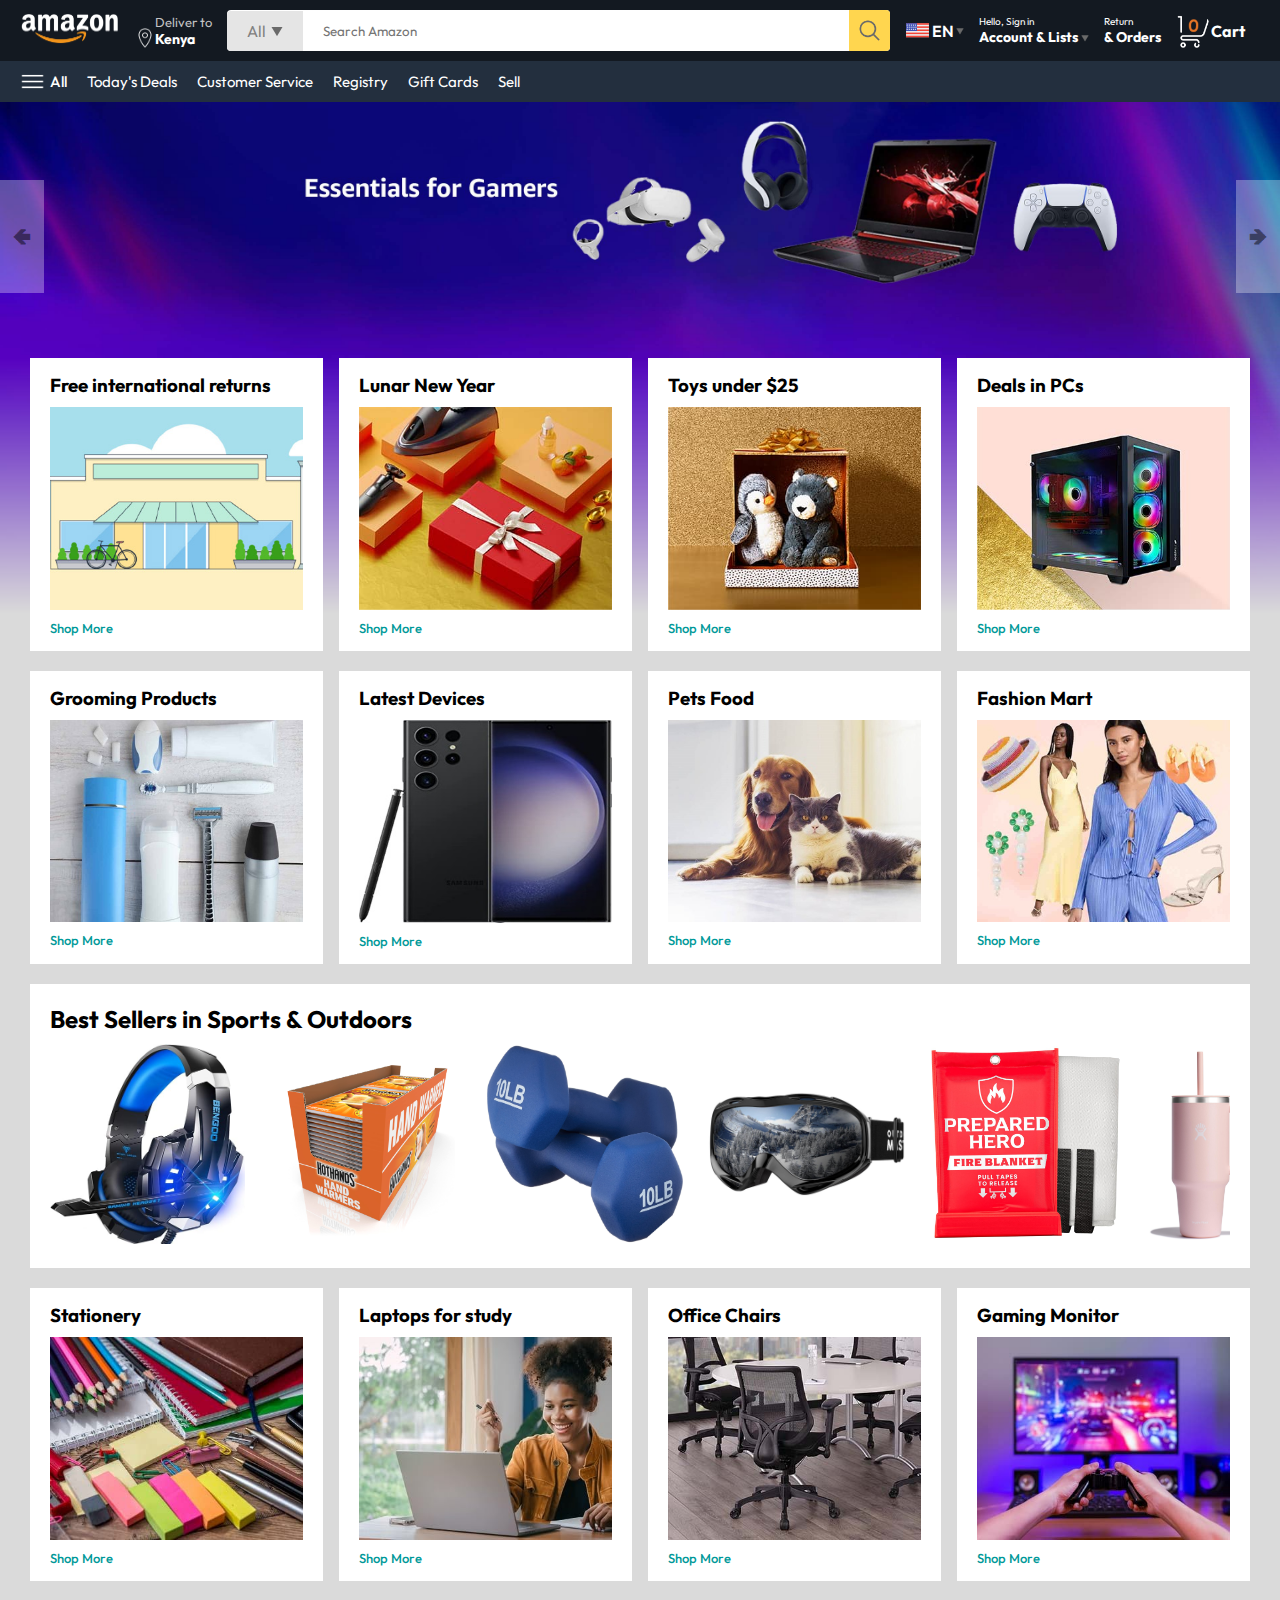
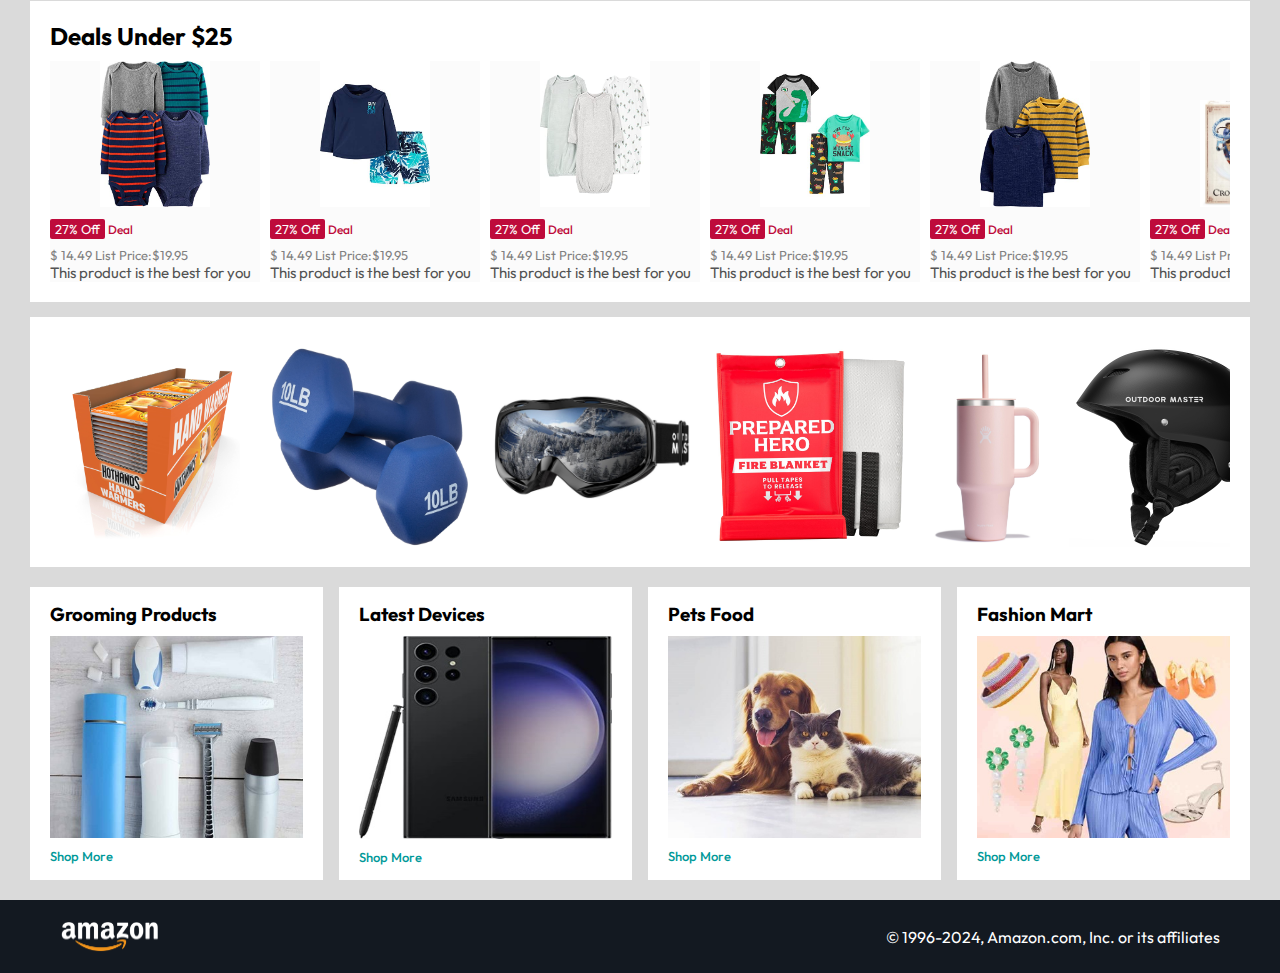
==== commit a46b333d: "Product Page Setup" ====
--- a/index.html
+++ b/index.html
@@ -133,6 +133,9 @@
     <div class="products-slider">
         <h2>Best Sellers in Sports & Outdoors</h2>
         <div class="products">
+            <a href="/product.html">
+                <img src="./assets/product_img.jpg" alt="">
+            </a>
             <img src="./assets/product1-1.jpg" alt="">
             <img src="./assets/product1-2.jpg" alt="">
             <img src="./assets/product1-3.jpg" alt="">
